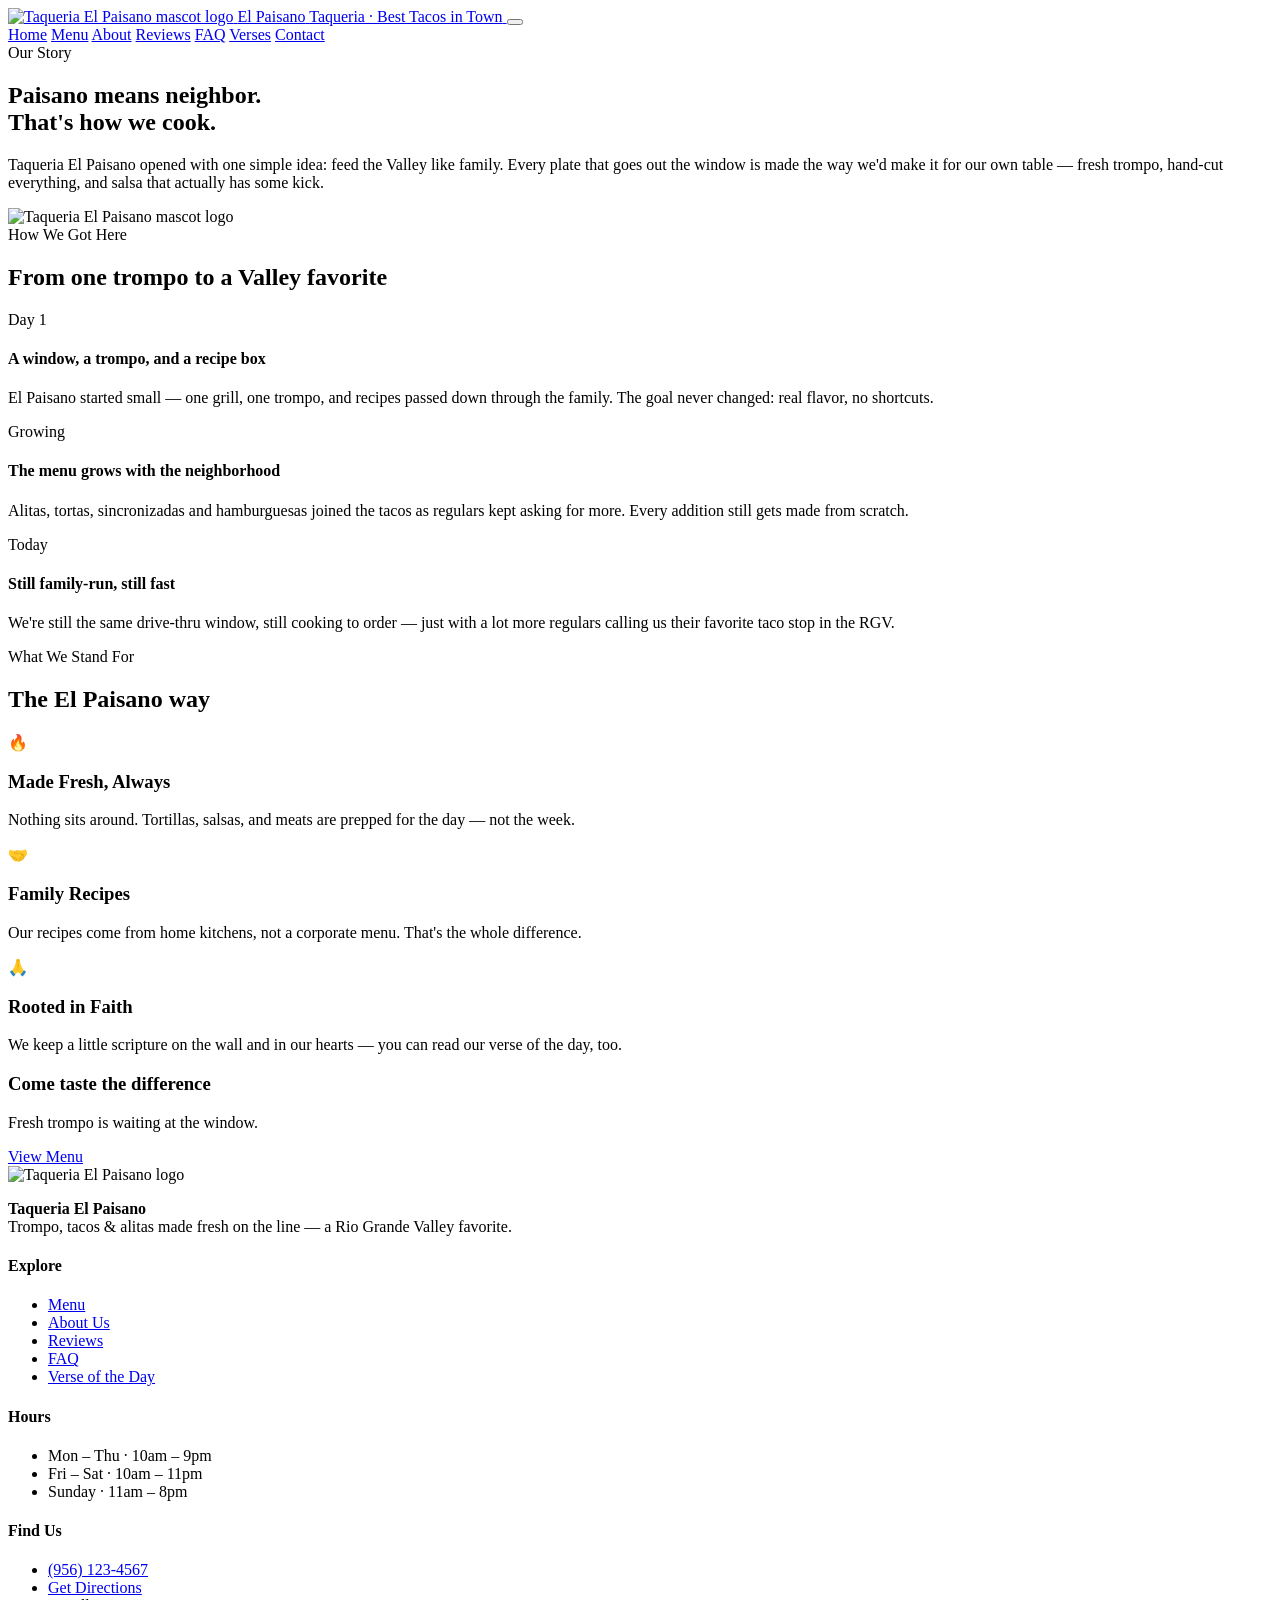
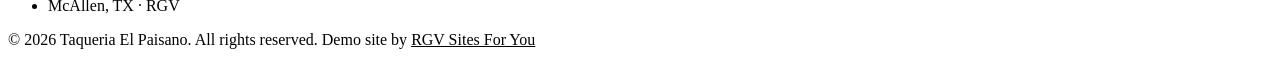
==== about.html @ ccb62b80 "Add files via upload" ====
<!doctype html>
<html lang="en">
<head>
<meta charset="UTF-8">
<meta name="viewport" content="width=device-width, initial-scale=1.0">
<title>About Us | Taqueria El Paisano</title>
<meta name="description" content="Meet Taqueria El Paisano — a family taco spot in McAllen, TX serving trompo, alitas, and more since day one.">
<link rel="icon" href="images/logo-icon.png">
<link rel="stylesheet" href="css/style.css">
</head>
<body>

<header class="site-header">
  <div class="wrap nav">
    <a href="index.html" class="brand">
      <img src="images/logo-icon.png" alt="Taqueria El Paisano mascot logo">
      <span class="brand-text">
        <span class="t1">El Paisano</span>
        <span class="t2">Taqueria · Best Tacos in Town</span>
      </span>
    </a>
    <button class="nav-toggle" aria-label="Toggle menu" aria-expanded="false"><span></span></button>
    <nav class="nav-links">
      <a href="index.html">Home</a>
      <a href="menu.html">Menu</a>
      <a href="about.html">About</a>
      <a href="reviews.html">Reviews</a>
      <a href="faq.html">FAQ</a>
      <a href="verses.html">Verses</a>
      <a href="contact.html">Contact</a>
    </nav>
  </div>
</header>

<main>

  <section class="page-hero">
    <div class="wrap about-hero-grid">
      <div>
        <span class="eyebrow">Our Story</span>
        <h1>Paisano means neighbor.<br>That's how we cook.</h1>
        <p>Taqueria El Paisano opened with one simple idea: feed the Valley like family. Every plate that goes out the window is made the way we'd make it for our own table — fresh trompo, hand-cut everything, and salsa that actually has some kick.</p>
      </div>
      <div class="about-portrait">
        <img src="images/logo.png" alt="Taqueria El Paisano mascot logo">
      </div>
    </div>
  </section>

  <section class="section">
    <div class="wrap">
      <div class="section-head">
        <span class="eyebrow">How We Got Here</span>
        <h2>From one trompo to a Valley favorite</h2>
      </div>
      <div class="timeline">
        <div class="timeline-item">
          <div class="timeline-year">Day 1</div>
          <div class="timeline-body">
            <h4>A window, a trompo, and a recipe box</h4>
            <p>El Paisano started small — one grill, one trompo, and recipes passed down through the family. The goal never changed: real flavor, no shortcuts.</p>
          </div>
        </div>
        <div class="timeline-item">
          <div class="timeline-year">Growing</div>
          <div class="timeline-body">
            <h4>The menu grows with the neighborhood</h4>
            <p>Alitas, tortas, sincronizadas and hamburguesas joined the tacos as regulars kept asking for more. Every addition still gets made from scratch.</p>
          </div>
        </div>
        <div class="timeline-item">
          <div class="timeline-year">Today</div>
          <div class="timeline-body">
            <h4>Still family-run, still fast</h4>
            <p>We're still the same drive-thru window, still cooking to order — just with a lot more regulars calling us their favorite taco stop in the RGV.</p>
          </div>
        </div>
      </div>
    </div>
  </section>

  <section class="section section-alt">
    <div class="wrap">
      <div class="section-head center-head">
        <span class="eyebrow">What We Stand For</span>
        <h2>The El Paisano way</h2>
      </div>
      <div class="values-grid">
        <div class="feature">
          <div class="icon">🔥</div>
          <h3>Made Fresh, Always</h3>
          <p>Nothing sits around. Tortillas, salsas, and meats are prepped for the day — not the week.</p>
        </div>
        <div class="feature">
          <div class="icon">🤝</div>
          <h3>Family Recipes</h3>
          <p>Our recipes come from home kitchens, not a corporate menu. That's the whole difference.</p>
        </div>
        <div class="feature">
          <div class="icon">🙏</div>
          <h3>Rooted in Faith</h3>
          <p>We keep a little scripture on the wall and in our hearts — you can read our verse of the day, too.</p>
        </div>
      </div>
    </div>
  </section>

  <section class="section">
    <div class="wrap">
      <div class="cta-banner">
        <div>
          <h3>Come taste the difference</h3>
          <p>Fresh trompo is waiting at the window.</p>
        </div>
        <a href="menu.html" class="btn btn-primary">View Menu</a>
      </div>
    </div>
  </section>

</main>

<footer class="site-footer">
  <div class="wrap">
    <div class="footer-grid">
      <div class="footer-brand">
        <img src="images/logo-icon.png" alt="Taqueria El Paisano logo">
        <p><strong style="color:var(--white)">Taqueria El Paisano</strong><br>Trompo, tacos &amp; alitas made fresh on the line — a Rio Grande Valley favorite.</p>
      </div>
      <div class="footer-col">
        <h4>Explore</h4>
        <ul>
          <li><a href="menu.html">Menu</a></li>
          <li><a href="about.html">About Us</a></li>
          <li><a href="reviews.html">Reviews</a></li>
          <li><a href="faq.html">FAQ</a></li>
          <li><a href="verses.html">Verse of the Day</a></li>
        </ul>
      </div>
      <div class="footer-col">
        <h4>Hours</h4>
        <ul>
          <li>Mon – Thu · 10am – 9pm</li>
          <li>Fri – Sat · 10am – 11pm</li>
          <li>Sunday · 11am – 8pm</li>
        </ul>
      </div>
      <div class="footer-col">
        <h4>Find Us</h4>
        <ul>
          <li><a href="tel:+19561234567">(956) 123-4567</a></li>
          <li><a href="contact.html">Get Directions</a></li>
          <li>McAllen, TX · RGV</li>
        </ul>
      </div>
    </div>
    <div class="footer-bottom">
      <span>&copy; 2026 Taqueria El Paisano. All rights reserved.</span>
      <span>Demo site by <a href="https://rgvsitesforyou.com" style="color:var(--yellow)">RGV Sites For You</a></span>
    </div>
  </div>
</footer>
<script src="js/main.js"></script>
</body>
</html>
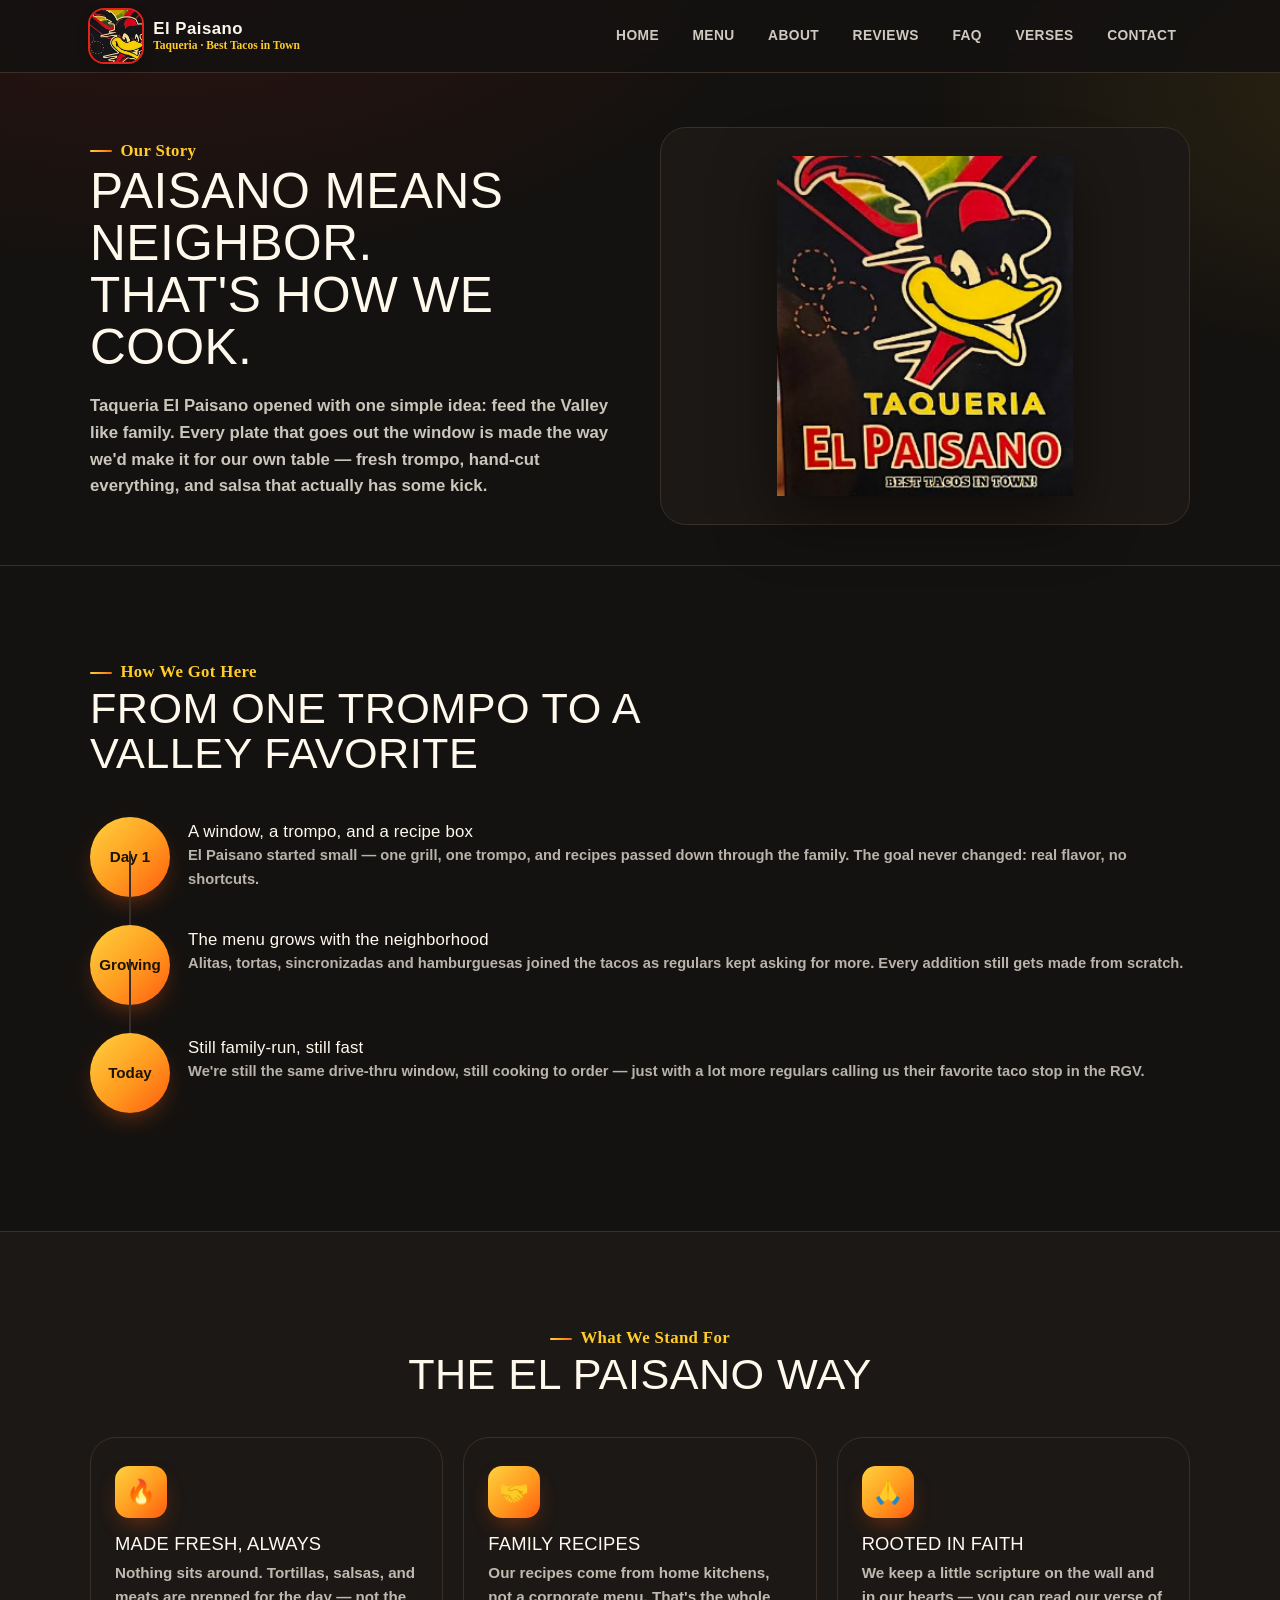
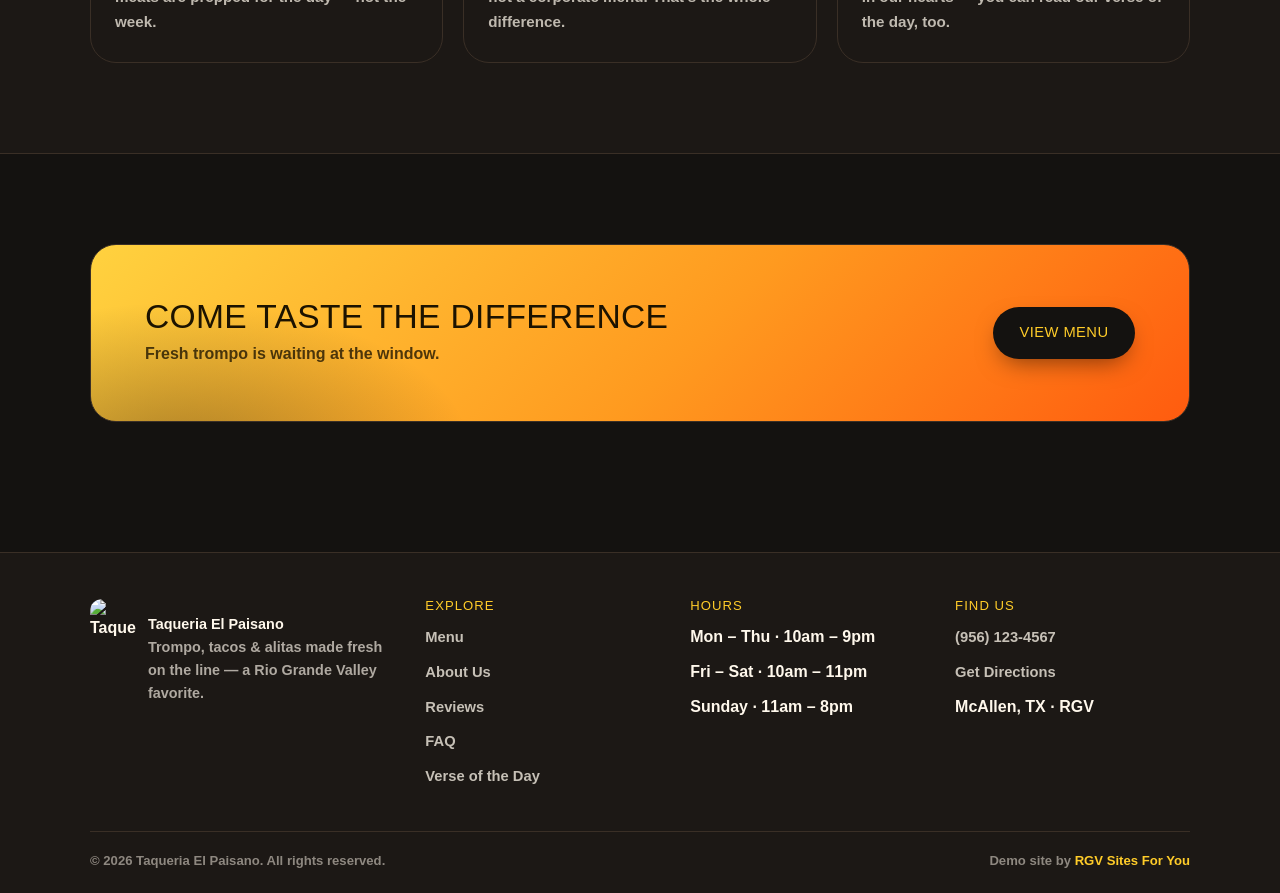
==== commit 047e0f6e: "Update about.html" ====
--- a/about.html
+++ b/about.html
@@ -5,15 +5,15 @@
 <meta name="viewport" content="width=device-width, initial-scale=1.0">
 <title>About Us | Taqueria El Paisano</title>
 <meta name="description" content="Meet Taqueria El Paisano — a family taco spot in McAllen, TX serving trompo, alitas, and more since day one.">
-<link rel="icon" href="images/logo-icon.png">
-<link rel="stylesheet" href="css/style.css">
+<link rel="icon" href="logo-icon.png">
+<link rel="stylesheet" href="style.css">
 </head>
 <body>
 
 <header class="site-header">
   <div class="wrap nav">
     <a href="index.html" class="brand">
-      <img src="images/logo-icon.png" alt="Taqueria El Paisano mascot logo">
+      <img src="logo-icon.png" alt="Taqueria El Paisano mascot logo">
       <span class="brand-text">
         <span class="t1">El Paisano</span>
         <span class="t2">Taqueria · Best Tacos in Town</span>
@@ -42,7 +42,7 @@
         <p>Taqueria El Paisano opened with one simple idea: feed the Valley like family. Every plate that goes out the window is made the way we'd make it for our own table — fresh trompo, hand-cut everything, and salsa that actually has some kick.</p>
       </div>
       <div class="about-portrait">
-        <img src="images/logo.png" alt="Taqueria El Paisano mascot logo">
+        <img src="logo.png" alt="Taqueria El Paisano mascot logo">
       </div>
     </div>
   </section>
--- a/style.css
+++ b/style.css
@@ -0,0 +1,737 @@
+/* =========================================================
+   TAQUERIA EL PAISANO — design system
+   Palette pulled from the shop's own logo + printed menu board:
+   near-black board, marker-red, marigold yellow, warm white,
+   and the yellow→orange gradient used on every menu-board pill.
+   ========================================================= */
+
+@import url('https://fonts.googleapis.com/css2?family=Anton&family=Permanent+Marker&family=Nunito:ital,wght@0,400;0,600;0,700;0,800;1,700&display=swap');
+
+:root{
+  --black:        #141210;
+  --surface:      #1c1815;
+  --surface-2:    #241e19;
+  --line:         #3a2f26;
+
+  --red:          #e2231a;
+  --red-dark:     #a3160f;
+  --yellow:       #ffcc29;
+  --yellow-soft:  #ffe08a;
+  --white:        #fff8ec;
+
+  --grad: linear-gradient(135deg, #ffd23f 0%, #ff9a1f 55%, #ff5b0f 100%);
+  --grad-soft: linear-gradient(135deg, #ffe6a0 0%, #ffb35c 100%);
+
+  --font-display: 'Anton', 'Arial Narrow', sans-serif;
+  --font-accent:  'Permanent Marker', cursive;
+  --font-body:    'Nunito', sans-serif;
+
+  --radius-lg: 26px;
+  --radius-md: 16px;
+  --radius-pill: 999px;
+
+  --shadow-soft: 0 18px 40px -18px rgba(0,0,0,.65);
+  --shadow-pop:  0 10px 24px -8px rgba(255,90,10,.45);
+
+  --maxw: 1180px;
+}
+
+*, *::before, *::after{ box-sizing: border-box; }
+html{ scroll-behavior: smooth; }
+
+body{
+  margin:0;
+  background: var(--black);
+  color: var(--white);
+  font-family: var(--font-body);
+  font-weight: 600;
+  line-height: 1.6;
+  -webkit-font-smoothing: antialiased;
+}
+
+img{ max-width:100%; display:block; }
+a{ color:inherit; text-decoration:none; }
+ul{ list-style:none; margin:0; padding:0; }
+button{ font-family:inherit; cursor:pointer; }
+
+.wrap{
+  max-width: var(--maxw);
+  margin-inline:auto;
+  padding-inline: clamp(18px, 4vw, 40px);
+}
+
+/* subtle charred-board texture behind everything */
+body::before{
+  content:"";
+  position:fixed; inset:0;
+  background:
+    radial-gradient(1100px 600px at 12% -10%, rgba(226,35,26,.14), transparent 60%),
+    radial-gradient(900px 500px at 110% 10%, rgba(255,204,41,.10), transparent 55%);
+  pointer-events:none;
+  z-index:0;
+}
+
+h1,h2,h3,h4{
+  font-family: var(--font-display);
+  font-weight:400;
+  letter-spacing:.01em;
+  line-height:1.05;
+  margin:0 0 .4em;
+  text-transform:uppercase;
+}
+
+.eyebrow{
+  display:inline-flex;
+  align-items:center;
+  gap:.5em;
+  font-family: var(--font-accent);
+  font-size: 1.05rem;
+  color: var(--yellow);
+  text-transform:none;
+  letter-spacing:.02em;
+}
+.eyebrow::before{
+  content:"";
+  width:22px; height:2px;
+  background: var(--grad);
+  border-radius:2px;
+}
+
+/* ---------- buttons ---------- */
+.btn{
+  display:inline-flex;
+  align-items:center;
+  justify-content:center;
+  gap:.5em;
+  padding: .95em 1.8em;
+  border-radius: var(--radius-pill);
+  font-family: var(--font-display);
+  font-weight:400;
+  letter-spacing:.03em;
+  text-transform:uppercase;
+  font-size: .92rem;
+  border: none;
+  transition: transform .18s ease, box-shadow .18s ease, filter .18s ease;
+}
+.btn-primary{
+  background: var(--grad);
+  color: #1c1300;
+  box-shadow: var(--shadow-pop);
+}
+.btn-primary:hover{ transform: translateY(-2px); filter:saturate(1.15); }
+
+.btn-outline{
+  background:transparent;
+  color: var(--white);
+  border: 2px solid rgba(255,248,236,.35);
+}
+.btn-outline:hover{ border-color: var(--yellow); color: var(--yellow); transform: translateY(-2px); }
+
+.btn-dark{
+  background: var(--black);
+  color: var(--yellow);
+  border: 2px solid var(--red);
+}
+.btn-dark:hover{ background: var(--red); color: var(--white); }
+
+/* ---------- pill badge (the signature element — lifted straight
+   off the laminated menu board's rounded section headers) ---------- */
+.pill{
+  display:inline-block;
+  background: var(--grad);
+  color:#1c1300;
+  font-family: var(--font-accent);
+  font-size: clamp(1.15rem, 2.4vw, 1.5rem);
+  padding: .3em 1em .38em;
+  border-radius: var(--radius-pill);
+  box-shadow: var(--shadow-pop);
+  transform: rotate(-1.2deg);
+}
+
+/* ---------- header / nav ---------- */
+.site-header{
+  position: sticky; top:0; z-index:50;
+  background: rgba(20,18,16,.88);
+  backdrop-filter: blur(10px);
+  border-bottom: 1px solid var(--line);
+}
+.nav{
+  display:flex;
+  align-items:center;
+  justify-content:space-between;
+  padding-block: 10px;
+}
+.brand{
+  display:flex;
+  align-items:center;
+  gap:.7em;
+}
+.brand img{
+  width:52px; height:52px;
+  border-radius:14px;
+  object-fit:cover;
+  box-shadow: 0 0 0 2px var(--red), 0 6px 16px -6px rgba(0,0,0,.7);
+}
+.brand-text{ display:flex; flex-direction:column; line-height:1; }
+.brand-text .t1{
+  font-family: var(--font-display);
+  font-size:1.05rem;
+  color: var(--white);
+  letter-spacing:.03em;
+}
+.brand-text .t2{
+  font-family: var(--font-accent);
+  font-size:.72rem;
+  color: var(--yellow);
+  margin-top:2px;
+}
+
+.nav-links{
+  display:flex;
+  align-items:center;
+  gap: 6px;
+}
+.nav-links a{
+  padding:.55em 1em;
+  border-radius: var(--radius-pill);
+  font-size:.86rem;
+  font-weight:800;
+  text-transform:uppercase;
+  letter-spacing:.03em;
+  color: rgba(255,248,236,.8);
+  transition: background .18s ease, color .18s ease;
+}
+.nav-links a:hover{ color: var(--yellow); }
+.nav-links a.active{
+  background: var(--grad);
+  color:#1c1300;
+}
+.nav-cta{ margin-left: 8px; }
+
+.nav-toggle{
+  display:none;
+  background:none; border:none;
+  width:42px; height:42px;
+  border-radius:10px;
+  border: 2px solid var(--line);
+  position:relative;
+}
+.nav-toggle span, .nav-toggle span::before, .nav-toggle span::after{
+  content:"";
+  position:absolute; left:9px; right:9px;
+  height:2px; background: var(--yellow);
+  transition: transform .2s ease, opacity .2s ease;
+}
+.nav-toggle span{ top:20px; }
+.nav-toggle span::before{ top:-7px; }
+.nav-toggle span::after{ top:7px; }
+.nav-toggle.open span{ background:transparent; }
+.nav-toggle.open span::before{ transform: translateY(7px) rotate(45deg); }
+.nav-toggle.open span::after{ transform: translateY(-7px) rotate(-45deg); }
+
+@media (max-width:900px){
+  .nav-toggle{ display:block; }
+  .nav-links{
+    position:fixed; inset: 78px 0 auto 0;
+    flex-direction:column;
+    align-items:stretch;
+    background: var(--surface);
+    border-bottom: 1px solid var(--line);
+    padding: 10px 18px 20px;
+    gap:4px;
+    transform: translateY(-140%);
+    opacity:0;
+    transition: transform .25s ease, opacity .25s ease;
+  }
+  .nav-links.open{ transform: translateY(0); opacity:1; }
+  .nav-links a{ text-align:center; padding:.8em 1em; }
+  .nav-cta{ margin-left:0; margin-top:6px; }
+}
+
+/* ---------- hero ---------- */
+.hero{
+  position:relative;
+  padding-block: clamp(50px, 9vw, 100px) clamp(60px, 10vw, 110px);
+  overflow:hidden;
+}
+.hero::after{
+  content:"";
+  position:absolute; z-index:0;
+  width:520px; height:520px;
+  right:-160px; top:-160px;
+  background: var(--grad);
+  opacity:.22;
+  filter: blur(60px);
+  border-radius:50%;
+}
+.hero-inner{
+  position:relative; z-index:1;
+  display:grid;
+  grid-template-columns: 1.1fr .9fr;
+  gap: clamp(24px,5vw,60px);
+  align-items:center;
+}
+@media (max-width:860px){ .hero-inner{ grid-template-columns:1fr; } }
+
+.hero h1{
+  font-size: clamp(2.6rem, 6.4vw, 4.4rem);
+  color: var(--white);
+}
+.hero h1 em{
+  font-style:normal;
+  background: var(--grad);
+  -webkit-background-clip:text;
+  background-clip:text;
+  color:transparent;
+}
+.hero p.lead{
+  font-size: 1.15rem;
+  color: rgba(255,248,236,.82);
+  max-width: 46ch;
+  margin: .8em 0 1.6em;
+}
+.hero-actions{ display:flex; gap:14px; flex-wrap:wrap; }
+
+.hero-art{
+  position:relative;
+  display:flex; align-items:center; justify-content:center;
+}
+.hero-art .plate{
+  width:min(100%,380px);
+  aspect-ratio:1;
+  border-radius:50%;
+  background: var(--surface);
+  border: 6px dashed rgba(255,204,41,.4);
+  display:flex; align-items:center; justify-content:center;
+  box-shadow: var(--shadow-soft);
+}
+.hero-art .plate img{ width:64%; }
+.hero-art .badge-float{
+  position:absolute;
+  bottom:-6px; left:-10px;
+  font-family: var(--font-accent);
+  background: var(--red);
+  color: var(--white);
+  padding:.6em 1.1em;
+  border-radius: var(--radius-pill);
+  transform: rotate(-6deg);
+  box-shadow: var(--shadow-soft);
+  font-size:1.05rem;
+}
+
+/* ---------- generic page hero (interior pages) ---------- */
+.page-hero{
+  padding-block: 54px 40px;
+  border-bottom: 1px solid var(--line);
+  position:relative;
+}
+.page-hero h1{ font-size: clamp(2.1rem, 5vw, 3.1rem); }
+.page-hero p{ color: rgba(255,248,236,.78); max-width:60ch; font-size:1.05rem; }
+
+/* ---------- sections ---------- */
+section{ position:relative; z-index:1; }
+.section{ padding-block: clamp(50px, 8vw, 90px); }
+.section-head{ max-width:640px; margin-bottom: 40px; }
+.section-head h2{ font-size: clamp(1.9rem, 4.4vw, 2.7rem); }
+.section-alt{ background: var(--surface); border-block: 1px solid var(--line); }
+
+/* ---------- feature / highlight cards ---------- */
+.grid{ display:grid; gap:22px; }
+.grid-4{ grid-template-columns: repeat(4,1fr); }
+.grid-3{ grid-template-columns: repeat(3,1fr); }
+.grid-2{ grid-template-columns: repeat(2,1fr); }
+@media (max-width:960px){ .grid-4{ grid-template-columns: repeat(2,1fr);} .grid-3{grid-template-columns:repeat(2,1fr);} }
+@media (max-width:620px){ .grid-4,.grid-3,.grid-2{ grid-template-columns:1fr; } }
+
+.card{
+  background: var(--surface);
+  border: 1px solid var(--line);
+  border-radius: var(--radius-lg);
+  padding: 26px;
+}
+
+.feature{
+  background: var(--surface);
+  border: 1px solid var(--line);
+  border-radius: var(--radius-lg);
+  padding: 28px 24px;
+  transition: transform .2s ease, border-color .2s ease;
+}
+.feature:hover{ transform: translateY(-4px); border-color: rgba(255,204,41,.5); }
+.feature .icon{
+  width:52px; height:52px;
+  border-radius:14px;
+  background: var(--grad);
+  display:flex; align-items:center; justify-content:center;
+  font-size:1.5rem;
+  margin-bottom:16px;
+  box-shadow: var(--shadow-pop);
+}
+.feature h3{ font-size:1.15rem; color: var(--white); }
+.feature p{ font-size:.95rem; color: rgba(255,248,236,.72); margin:0; }
+
+/* ---------- CTA banner ---------- */
+.cta-banner{
+  border-radius: var(--radius-lg);
+  background: var(--grad);
+  padding: clamp(30px,6vw,54px);
+  display:flex; align-items:center; justify-content:space-between; gap:24px; flex-wrap:wrap;
+  border: 1px solid var(--line);
+  position:relative;
+  overflow:hidden;
+}
+.cta-banner::before{
+  content:"";
+  position:absolute; inset:0;
+  background: radial-gradient(420px 220px at 8% 120%, rgba(20,18,16,.35), transparent 70%);
+  pointer-events:none;
+}
+.cta-banner > *{ position:relative; z-index:1; }
+.cta-banner h3{ font-size: clamp(1.5rem,3.4vw,2.1rem); margin:0 0 .2em; color:#1c1300; }
+.cta-banner p{ margin:0; color: rgba(28,19,0,.78); font-weight:700; }
+.cta-banner .eyebrow{ color:#3a2400; }
+.cta-banner .eyebrow::before{ background:#1c1300; }
+.cta-banner .btn-primary{ background: var(--black); color: var(--yellow); box-shadow:0 10px 24px -8px rgba(0,0,0,.5); }
+.cta-banner .btn-primary:hover{ background:#2a2420; }
+.cta-banner .btn-outline{ border-color: rgba(28,19,0,.4); color:#1c1300; }
+.cta-banner .btn-outline:hover{ border-color:#1c1300; color:#1c1300; }
+
+/* ---------- footer ---------- */
+.site-footer{
+  border-top: 1px solid var(--line);
+  background: var(--surface);
+  padding-block: 46px 22px;
+  margin-top: 40px;
+}
+.footer-grid{
+  display:grid;
+  grid-template-columns: 1.3fr 1fr 1fr 1fr;
+  gap: 30px;
+}
+@media (max-width:860px){ .footer-grid{ grid-template-columns: 1fr 1fr; } }
+@media (max-width:520px){ .footer-grid{ grid-template-columns: 1fr; } }
+
+.footer-brand{ display:flex; gap:12px; align-items:flex-start; }
+.footer-brand img{ width:46px; height:46px; border-radius:12px; }
+.footer-brand p{ color: rgba(255,248,236,.65); font-size:.9rem; max-width:32ch; }
+
+.footer-col h4{
+  font-family: var(--font-body);
+  text-transform:uppercase;
+  font-size:.82rem;
+  letter-spacing:.08em;
+  color: var(--yellow);
+  margin-bottom: 12px;
+}
+.footer-col ul li{ margin-bottom:9px; }
+.footer-col a{ color: rgba(255,248,236,.75); font-size:.92rem; }
+.footer-col a:hover{ color: var(--yellow); }
+
+.footer-bottom{
+  margin-top: 34px;
+  padding-top: 18px;
+  border-top: 1px solid var(--line);
+  display:flex; justify-content:space-between; flex-wrap:wrap; gap:10px;
+  font-size:.82rem;
+  color: rgba(255,248,236,.5);
+}
+
+/* ---------- menu page ---------- */
+.menu-toc{
+  display:flex; flex-wrap:wrap; gap:8px;
+  margin-bottom: 10px;
+}
+.menu-toc a{
+  font-size:.82rem;
+  font-weight:800;
+  text-transform:uppercase;
+  letter-spacing:.02em;
+  padding:.5em 1em;
+  border-radius: var(--radius-pill);
+  border:1px solid var(--line);
+  color: rgba(255,248,236,.75);
+}
+.menu-toc a:hover{ border-color: var(--yellow); color: var(--yellow); }
+
+.menu-section{
+  scroll-margin-top: 110px;
+  padding-block: 30px;
+  border-bottom: 1px dashed var(--line);
+}
+.menu-section:last-child{ border-bottom:none; }
+.menu-section-head{ margin-bottom: 6px; }
+.menu-note{
+  color: var(--yellow-soft);
+  font-size:.92rem;
+  font-weight:700;
+  margin: 6px 0 18px;
+}
+.menu-list{ display:grid; gap:10px; }
+.menu-item{
+  display:flex;
+  align-items:baseline;
+  gap:10px;
+}
+.menu-item .name{
+  font-weight:800;
+  color: var(--white);
+  white-space:nowrap;
+}
+.menu-item .dots{
+  flex:1;
+  border-bottom: 2px dotted rgba(255,248,236,.28);
+  transform: translateY(-4px);
+}
+.menu-item .price{
+  font-family: var(--font-display);
+  color: var(--yellow);
+  font-size:1.05rem;
+  white-space:nowrap;
+}
+.menu-item .price.extra{ color: var(--red); font-family:var(--font-body); font-weight:800; font-size:.95rem; }
+.menu-item.sub .name{ font-weight:700; color: rgba(255,248,236,.85); font-size:.95rem; }
+
+.menu-grid{ display:grid; grid-template-columns: 1fr 1fr; gap: 0 60px; }
+@media (max-width:760px){ .menu-grid{ grid-template-columns:1fr; } }
+
+.combo-box{
+  background: var(--surface);
+  border: 1px solid var(--line);
+  border-radius: var(--radius-md);
+  padding: 20px 22px;
+  margin-top: 14px;
+}
+
+/* ---------- reviews ---------- */
+.stars{ color: var(--yellow); letter-spacing:2px; font-size:1.1rem; }
+.review-card{
+  background: var(--surface);
+  border: 1px solid var(--line);
+  border-radius: var(--radius-lg);
+  padding: 26px;
+  display:flex; flex-direction:column; gap:12px;
+}
+.review-card .quote{ color: rgba(255,248,236,.85); font-size:1rem; }
+.review-who{ display:flex; align-items:center; gap:12px; margin-top:auto; }
+.review-avatar{
+  width:42px; height:42px; border-radius:50%;
+  background: var(--grad);
+  display:flex; align-items:center; justify-content:center;
+  font-family: var(--font-display);
+  color:#1c1300;
+}
+.review-name{ font-weight:800; color:var(--white); font-size:.92rem; }
+.review-loc{ font-size:.8rem; color: rgba(255,248,236,.55); }
+
+.rating-summary{
+  display:flex; align-items:center; gap:20px;
+  background: var(--surface);
+  border:1px solid var(--line);
+  border-radius: var(--radius-lg);
+  padding: 26px 30px;
+  margin-bottom: 34px;
+  flex-wrap:wrap;
+}
+.rating-num{ font-family: var(--font-display); font-size:3.2rem; color: var(--yellow); line-height:1; }
+
+/* ---------- FAQ accordion ---------- */
+.faq-list{ display:flex; flex-direction:column; gap:12px; }
+.faq-item{
+  background: var(--surface);
+  border: 1px solid var(--line);
+  border-radius: var(--radius-md);
+  overflow:hidden;
+}
+.faq-q{
+  width:100%;
+  display:flex; align-items:center; justify-content:space-between;
+  gap:16px;
+  background:none; border:none; color: var(--white);
+  padding: 18px 22px;
+  font-family: var(--font-body);
+  font-weight:800;
+  font-size:1rem;
+  text-align:left;
+}
+.faq-q .plus{
+  font-family: var(--font-display);
+  font-size:1.3rem;
+  color: var(--yellow);
+  transition: transform .25s ease;
+  flex-shrink:0;
+}
+.faq-item.open .plus{ transform: rotate(45deg); }
+.faq-a{
+  max-height:0;
+  overflow:hidden;
+  transition: max-height .28s ease;
+  padding: 0 22px;
+}
+.faq-a p{ margin:0 0 18px; color: rgba(255,248,236,.75); font-size:.95rem; }
+.faq-item.open .faq-a{ max-height:240px; }
+
+/* ---------- contact ---------- */
+.contact-grid{
+  display:grid;
+  grid-template-columns: .9fr 1.1fr;
+  gap: 40px;
+  align-items:start;
+}
+@media (max-width:860px){ .contact-grid{ grid-template-columns:1fr; } }
+
+.info-row{
+  display:flex; gap:14px; align-items:flex-start;
+  padding-block:14px;
+  border-bottom: 1px solid var(--line);
+}
+.info-row:last-child{ border-bottom:none; }
+.info-icon{
+  width:40px; height:40px; border-radius:12px;
+  background: var(--grad);
+  display:flex; align-items:center; justify-content:center;
+  flex-shrink:0;
+  font-size:1.1rem;
+}
+.info-row h4{ margin:0 0 2px; font-size:.95rem; color:var(--white); text-transform:none; font-family:var(--font-body); font-weight:800; }
+.info-row p, .info-row a{ margin:0; font-size:.9rem; color: rgba(255,248,236,.72); }
+
+.form-field{ margin-bottom:16px; }
+.form-field label{
+  display:block; margin-bottom:6px;
+  font-size:.85rem; font-weight:800;
+  color: var(--yellow-soft);
+  text-transform:uppercase; letter-spacing:.04em;
+}
+.form-field input, .form-field textarea, .form-field select{
+  width:100%;
+  background: var(--black);
+  border: 1px solid var(--line);
+  border-radius: 10px;
+  padding: .85em 1em;
+  color: var(--white);
+  font-family: var(--font-body);
+  font-weight:600;
+  font-size:.96rem;
+}
+.form-field input:focus, .form-field textarea:focus, .form-field select:focus{
+  outline:none; border-color: var(--yellow);
+}
+.form-row{ display:grid; grid-template-columns:1fr 1fr; gap:16px; }
+@media (max-width:520px){ .form-row{ grid-template-columns:1fr; } }
+.form-msg{
+  margin-top:14px;
+  padding:.9em 1.1em;
+  border-radius:10px;
+  background: rgba(255,204,41,.12);
+  border:1px solid rgba(255,204,41,.4);
+  color: var(--yellow-soft);
+  font-size:.9rem;
+  display:none;
+}
+.form-msg.show{ display:block; }
+
+/* map placeholder */
+.map-box{
+  border-radius: var(--radius-lg);
+  border: 1px solid var(--line);
+  overflow:hidden;
+  height: 340px;
+}
+.map-box iframe{ width:100%; height:100%; border:0; filter: grayscale(.3) contrast(1.1); }
+
+/* ---------- verses page ---------- */
+.verse-card{
+  background: var(--surface);
+  border: 1px solid var(--line);
+  border-radius: var(--radius-lg);
+  padding: clamp(30px,6vw,60px);
+  text-align:center;
+  position:relative;
+  overflow:hidden;
+}
+.verse-card::before{
+  content:"“";
+  position:absolute;
+  top:-40px; left:20px;
+  font-family: var(--font-display);
+  font-size:220px;
+  color: rgba(255,204,41,.08);
+  line-height:1;
+}
+.verse-text{
+  font-family: var(--font-accent);
+  font-size: clamp(1.5rem, 3.6vw, 2.2rem);
+  color: var(--white);
+  max-width: 22ch;
+  margin: 0 auto 20px;
+  position:relative; z-index:1;
+  line-height:1.4;
+}
+.verse-ref{
+  display:inline-block;
+  font-family: var(--font-display);
+  color:#1c1300;
+  background: var(--grad);
+  padding:.4em 1.2em;
+  border-radius: var(--radius-pill);
+  letter-spacing:.04em;
+}
+.verse-more{
+  margin-top: 40px;
+  text-align:center;
+  color: rgba(255,248,236,.6);
+  font-size:.92rem;
+}
+
+/* ---------- about ---------- */
+.about-hero-grid{
+  display:grid;
+  grid-template-columns: 1fr 1fr;
+  gap:40px;
+  align-items:center;
+}
+@media (max-width:860px){ .about-hero-grid{ grid-template-columns:1fr; } }
+.about-portrait{
+  background: var(--surface);
+  border: 1px solid var(--line);
+  border-radius: var(--radius-lg);
+  aspect-ratio: 4/3;
+  display:flex; align-items:center; justify-content:center;
+  position:relative;
+}
+.about-portrait img{ width:56%; filter: drop-shadow(0 20px 30px rgba(0,0,0,.5)); }
+
+.timeline{ display:flex; flex-direction:column; gap:0; margin-top:10px;}
+.timeline-item{
+  display:grid; grid-template-columns: 80px 1fr;
+  gap:18px;
+  padding-bottom:28px;
+  position:relative;
+}
+.timeline-item::before{
+  content:"";
+  position:absolute; left:39px; top:34px; bottom:0;
+  width:2px; background: var(--line);
+}
+.timeline-item:last-child::before{ display:none; }
+.timeline-year{
+  font-family: var(--font-display);
+  color:#1c1300;
+  background: var(--grad);
+  border-radius:50%;
+  width:80px; height:80px;
+  display:flex; align-items:center; justify-content:center;
+  font-size:.95rem;
+  text-align:center;
+  box-shadow: var(--shadow-pop);
+}
+.timeline-body h4{ font-family:var(--font-body); text-transform:none; font-size:1.05rem; color:var(--white); margin:6px 0 4px; }
+.timeline-body p{ margin:0; color: rgba(255,248,236,.7); font-size:.92rem; }
+
+.values-grid{ display:grid; grid-template-columns:repeat(3,1fr); gap:20px; margin-top:20px; }
+@media (max-width:760px){ .values-grid{ grid-template-columns:1fr; } }
+
+/* utility */
+.text-center{ text-align:center; }
+.mt-0{ margin-top:0; }
+.center-head{ margin-inline:auto; text-align:center; }
